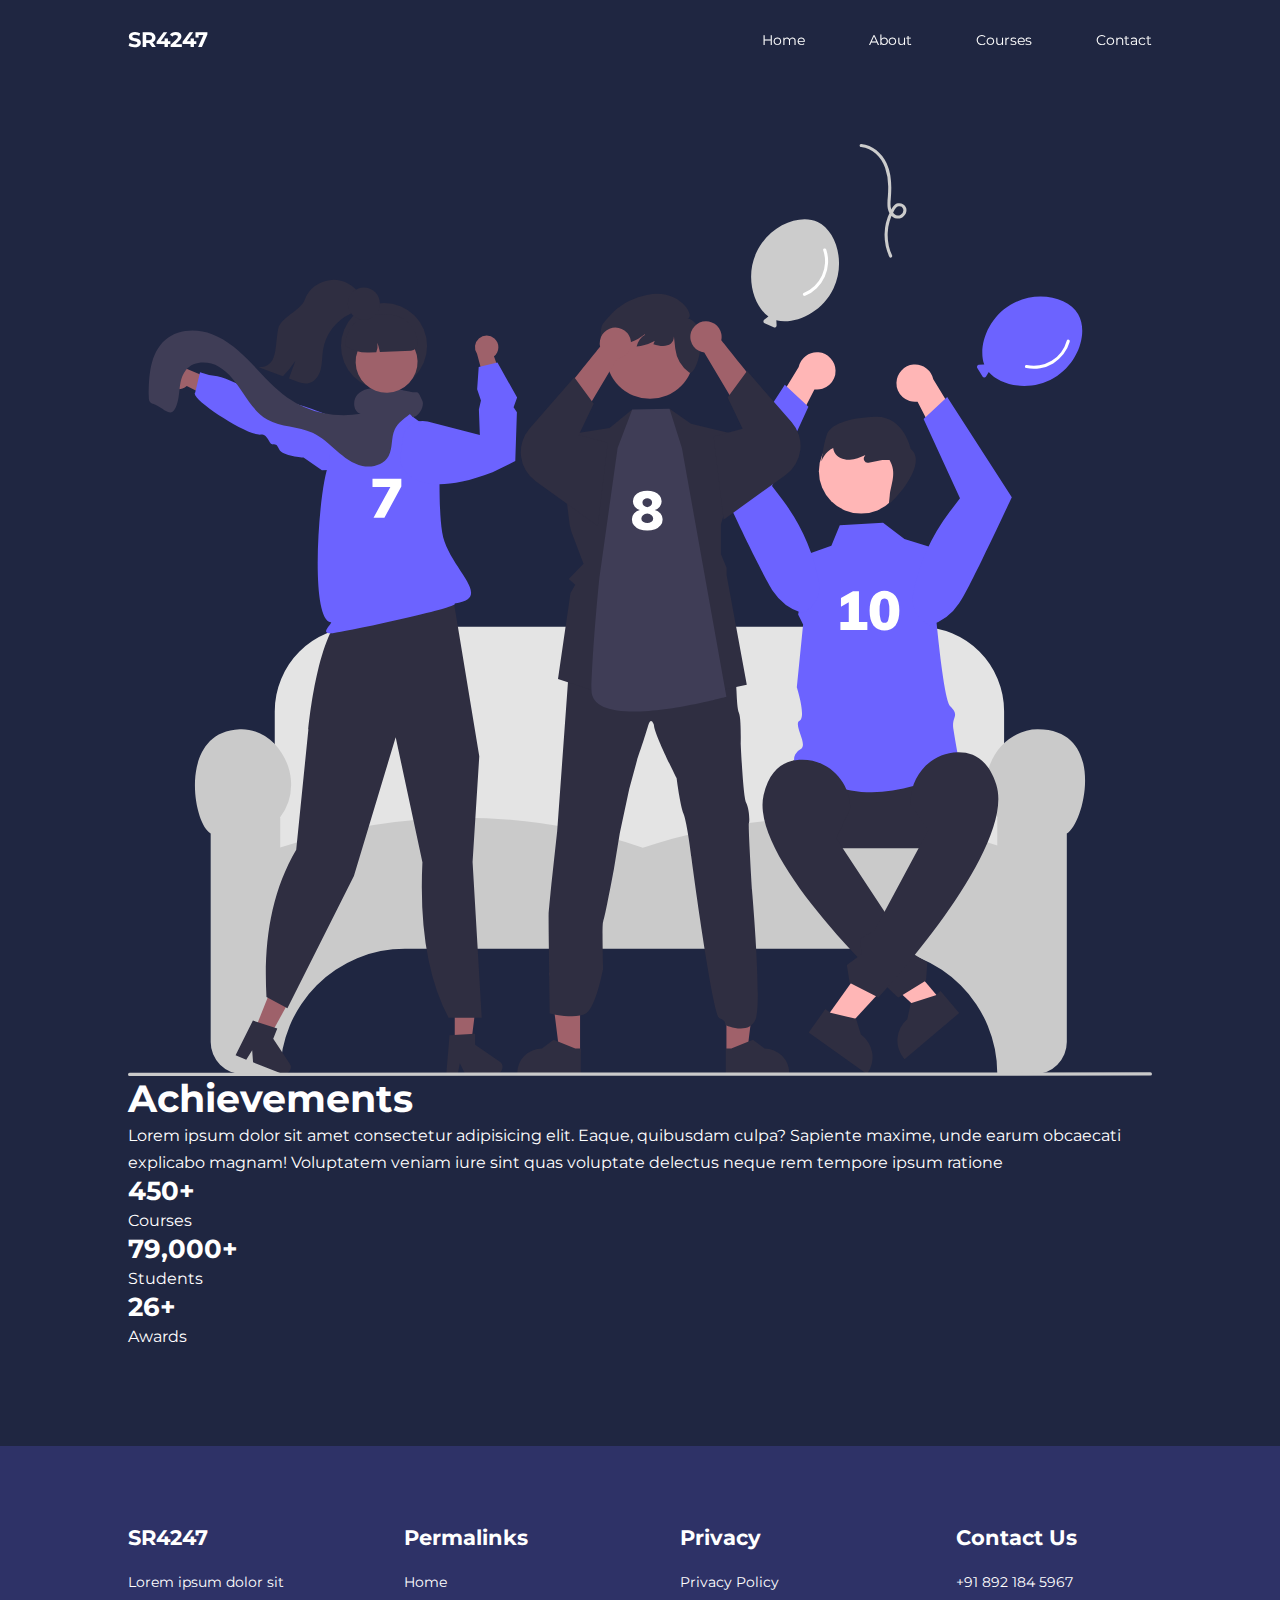
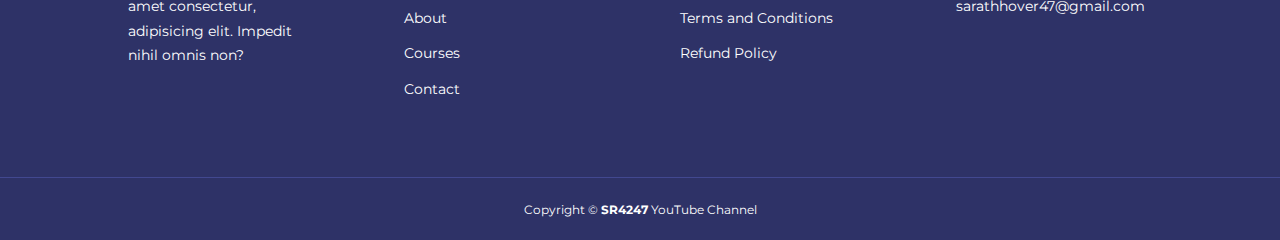
==== html/about.html @ 819cc720 "commit on 21st jun 2023" ====
<!DOCTYPE html>
<html lang="en">
  <head>
    <meta charset="UTF-8" />
    <meta http-equiv="X-UA-Compatible" content="IE=edge" />
    <meta name="viewport" content="width=device-width, initial-scale=1.0" />
    <title>School Website</title>

    <!-- ICONSCOUT CND LINKING  -->

    <link
      rel="stylesheet"
      href="https://unicons.iconscout.com/release/v4.0.8/css/line.css"
    />

    <link rel="stylesheet" href="/css/style.css" />
    <link rel="stylesheet" href="/css/about.css" />
  </head>
  <body>
    <!-- STARTING OF NAVIGATION SECTION  -->

    <nav>
      <div class="container nav__container">
        <a href="/html/index.html"><h4>SR4247</h4></a>
        <ul class="nav__menu">
          <li><a href="/html/index.html">Home</a></li>
          <li><a href="/html/about.html">About</a></li>
          <li><a href="/html/courses.html">Courses</a></li>
          <li><a href="/html/contact.html">Contact</a></li>
        </ul>
        <button id="open-menu-btn"><i class="uil uil-bars"></i></button>
        <button id="close-menu-btn"><i class="uil uil-multiply"></i></button>
      </div>
    </nav>

    <!-- ENDS OF NAVIGATION SECTION  -->

    <!-- ACHIEVEMENTS SECTION STARTS  -->

    <section class="about_achievements">
      <div class="container about_achievements_container">
        <div class="about_achievements_left">
          <img src="/images/about achievements.svg" alt="ACHIEVEMENTS" />
        </div>
        <div class="about_achievements_right">
          <h1>Achievements</h1>
          <p>
            Lorem ipsum dolor sit amet consectetur adipisicing elit. Eaque,
            quibusdam culpa? Sapiente maxime, unde earum obcaecati explicabo
            magnam! Voluptatem veniam iure sint quas voluptate delectus neque
            rem tempore ipsum ratione
          </p>
          <div class="achievements_cards">
            <article class="achievement_card">
              <span class="achievement_icon">
                <i class="uil uil-video"></i>
                <h3>450+</h3>
                <p>Courses</p>
              </span>
            </article>

            <article class="achievement_card">
              <span class="achievement_icon">
                <i class="uil uil-users-alt"></i>
                <h3>79,000+</h3>
                <p>Students</p>
              </span>
            </article>

            <article class="achievement_card">
              <span class="achievement_icon">
                <i class="uil uil-trophy"></i>
                <h3>26+</h3>
                <p>Awards</p>
              </span>
            </article>
          </div>
        </div>
      </div>
    </section>

    <!-- FOOTER SECTION STARTS  -->

    <footer class="footer">
      <div class="container footer_container">
        <div class="footer_1">
          <a href="/html/index.html" class="footer_logo"><h4>SR4247</h4></a>
          <p>
            Lorem ipsum dolor sit amet consectetur, adipisicing elit. Impedit
            nihil omnis non?
          </p>
        </div>
        <div class="footer_2">
          <h4>Permalinks</h4>
          <ul class="permalinks">
            <li><a href="/html/index.html">Home</a></li>
            <li><a href="/html/about.html">About</a></li>
            <li><a href="/html/courses.html">Courses</a></li>
            <li><a href="/html/contact.html">Contact</a></li>
          </ul>
        </div>
        <div class="footer_3">
          <h4>Privacy</h4>
          <ul class="privacy">
            <li><a href="#">Privacy Policy</a></li>
            <li><a href="#">Terms and Conditions</a></li>
            <li><a href="#">Refund Policy</a></li>
          </ul>
        </div>
        <div class="footer_4">
          <h4>Contact Us</h4>
          <div>
            <p>+91 892 184 5967</p>
            <p>sarathhover47@gmail.com</p>
          </div>
          <ul class="footer_socials">
            <li>
              <a href="#"><i class="uil uil-facebook-f"></i></a>
            </li>
            <li>
              <a href="#"><i class="uil uil-instagram-alt"></i></a>
            </li>
            <li>
              <a href="#"><i class="uil uil-twitter"></i></a>
            </li>
            <li>
              <a href="#"><i class="uil uil-linkedin-alt"></i></a>
            </li>
          </ul>
        </div>
      </div>
      <div class="footer_copyright">
        <small>Copyright &copy; <span>SR4247</span> YouTube Channel</small>
      </div>
    </footer>

    <!-- FOOTER SECTION ENDS  -->

    <script src="/main.js"></script>
  </body>
</html>
---- css/style.css ----
@import url("https://fonts.googleapis.com/css2?family=Montserrat:wght@300;400;500;600;700;800;900&display=swap");

* {
  margin: 0;
  padding: 0;
  border: 0;
  outline: 0;
  text-decoration: none;
  list-style: none;
  box-sizing: border-box;
}

:root {
  --color-primery: #6c63ff;
  --color-success: #00bf8e;
  --color-warning: #f7c94b;
  --color-danger: #f75842;
  --color-danger-variant: rgba(247, 88, 66, 0.4);
  --color-white: #fff;
  --color-light: rgba(255, 255, 255, 0.7);
  --color-black: #000;
  --color-bg: #1f2641;
  --color-bg1: #2e3267;
  --color-bg2: #424890;

  --container-width-lg: 80%;
  --container-width-md: 90%;
  --container-width-sm: 94%;

  --transition: all 400ms ease;
}

body {
  font-family: "montserrat", sans-serif;
  line-height: 1.7;
  color: var(--color-white);
  background-color: var(--color-bg);
}

.container {
  width: var(--container-width-lg);
  margin: 0 auto;
}

section {
  padding: 6rem 0;
}

section h2 {
  text-align: center;
  margin-bottom: 4rem;
}
h1,
h2,
h3,
h4,
h5 {
  line-height: 1.2;
}
h1 {
  font-size: 2.4rem;
}
h2 {
  font-size: 2rem;
}
h3 {
  font-size: 1.6rem;
}
h4 {
  font-size: 1.3rem;
}
a {
  color: var(--color-white);
}
img {
  width: 100%;
  display: block;
  object-fit: cover;
}
.btn {
  display: inline-block;
  background: var(--color-white);
  color: var(--color-black);
  padding: 1rem 2rem;
  border: 1px solid transparent;
  font-weight: 500;
  transition: var(--transition);
}

.btn:hover {
  background-color: transparent;
  color: var(--color-white);
  border-color: var(--color-white);
}
.btn-primary {
  background: var(--color-danger);
  color: var(--color-white);
}

/* ================= NAVBAR =============   */
nav {
  background: transparent;
  width: 100vw;
  height: 5rem;
  position: fixed;
  top: 0;
  z-index: 11;
}

/* change navbar styles on scroll using javascript */

.window-scroll {
  background: var(--color-primery);
  box-shadow: 0 1rem 2rem rgba(0, 0, 0, 0.2);
}

.nav__container {
  height: 100%;
  display: flex;
  justify-content: space-between;
  align-items: center;
}

nav button {
  display: none;
}
.nav__menu {
  display: flex;
  align-items: center;
  gap: 4rem;
}

.nav__menu a {
  font-size: 0.9rem;
  transition: var(--transition);
}

.nav__menu a:hover {
  color: var(--color-bg2);
}

/* ================= HEADER SECTION =============== */

header {
  position: relative;
  top: 5rem;
  overflow: hidden;
  height: 70vh;
  margin-bottom: 5rem;
}

.header_container {
  display: grid;
  grid-template-columns: 1fr 1fr;
  align-items: center;
  gap: 5rem;
  height: 100%;
}

.header_left p {
  margin: 1rem 0 2.4rem;
}

/* ================= CATEGORIES SECTION =============== */

.categories {
  background: var(--color-bg1);
  height: 32rem;
}

.categories h1 {
  line-height: 1;
  margin-bottom: 3rem;
}

.categories_container {
  display: grid;
  grid-template-columns: 40% 60%;
}

.categories_left {
  margin-right: 2rem;
}

.categories_left p {
  margin: 1rem 0 3rem;
}
.categories_right {
  display: grid;
  grid-template-columns: repeat(3, 1fr);
  gap: 1.2rem;
}

.category {
  background: var(--color-bg2);
  padding: 2rem;
  border-radius: 2rem;
  transition: var(--transition);
}

.category:hover {
  box-shadow: 0 3rem 3rem rgba(0, 0, 0, 0.3);
  z-index: 1;
}

.category:nth-child(2) .category_icon {
  background: var(--color-danger);
}
.category:nth-child(3) .category_icon {
  background: var(--color-success);
}
.category:nth-child(4) .category_icon {
  background: var(--color-warning);
}
.category:nth-child(5) .category_icon {
  background: var(--color-success);
}

.category_icon {
  background: var(--color-primery);
  padding: 0.7rem;
  border-radius: 0.9rem;
}

.category h5 {
  margin: 2rem 0 1rem;
}

.category p {
  font-size: 0.85rem;
}

/* ================ POPULAR COURSES =================  */

.courses {
  margin: 10rem;
}

.courses_container {
  display: grid;
  grid-template-columns: repeat(3, 1fr);
  gap: 2rem;
}

.course {
  background: var(--color-bg1);
  text-align: center;
  border: 1px solid transparent;
  transition: var(--transition);
}

.course:hover {
  background: transparent;
  border-color: var(--color-primery);
}

.course_info {
  padding: 2rem;
}

.course_info p {
  margin: 1.2rem 0 2rem;
  font-size: 0.9rem;
}

/* ============ FREQUENTLY ASKED QUESTIONS ============  */

.faqs {
  background: var(--color-bg1);
  box-shadow: inset 0 0 3rem rgba(0, 0, 0, 0.5);
}

.faqs_container {
  display: grid;
  grid-template-columns: 1fr 1fr;
  gap: 1rem;
}

.faq {
  padding: 2rem;
  display: flex;
  align-items: center;
  gap: 1.4rem;
  height: fit-content;
  background: var(--color-primery);
  cursor: pointer;
}

.faq h4 {
  font-size: 1rem;
  line-height: 2.2;
}

.faq_icon {
  align-self: flex-start;
  font-size: 1.2rem;
}

.faq p {
  margin-top: 0.8rem;
  display: none;
}

.faq.open p {
  display: block;
}

/* ============== TESTIMONIALS SECTION ===============  */

.testimonials_container {
  overflow-x: hidden;
  position: relative;
  margin-bottom: 5rem;
}

.testimonial {
  padding: 2rem;
}

.avatar {
  width: 6rem;
  height: 6rem;
  border-radius: 50%;
  overflow: hidden;
  margin: 0 auto 1rem;
  border: 0.5rem solid var(--color-bg1);
}

.testimonial_info {
  text-align: center;
}
.testimonial_body {
  background: var(--color-primery);
  padding: 2rem;
  margin-top: 3rem;
  position: relative;
}

.testimonial_body::before {
  content: "";
  display: block;
  background: linear-gradient(
    135deg,
    transparent,
    var(--color-primery),
    var(--color-primery),
    var(--color-primery)
  );
  width: 3rem;
  height: 3rem;
  position: absolute;
  left: 50%;
  top: -1.5rem;
  transform: rotate(45deg);
}

/* ================== FOOTER SECTION ==================  */

footer {
  background: var(--color-bg1);
  padding-top: 5rem;
  font-size: 0.9rem;
}

.footer_container {
  display: grid;
  grid-template-columns: repeat(4, 1fr);
  gap: 5rem;
}

.footer_container > div h4 {
  margin-bottom: 1.2rem;
}

.footer_1 p {
  margin: 0 0 2rem;
}

footer ul li {
  margin-bottom: 0.7rem;
}

footer ul li a:hover {
  text-decoration: underline;
}

.footer_socials {
  display: flex;
  gap: 1rem;
  font-size: 1.2rem;
  margin-top: 2rem;
}

.footer_copyright {
  text-align: center;
  margin-top: 4rem;
  padding: 1.2rem 0;
  border-top: 1px solid var(--color-bg2);
}

.footer_copyright span {
  font-weight: 700;
}

/* ============= MEDIA QUERIES (TABLETS)==============  */

@media screen and (max-width: 1024px) {
  .container {
    width: var(--container-width-md);
  }
  h1 {
    font-size: 2.2rem;
  }
  h2 {
    font-size: 1.7rem;
  }
  h3 {
    font-size: 1.4rem;
  }
  h4 {
    font-size: 1.2rem;
  }

  /* ================== NAVBAR ==================  */

  nav button {
    display: inline-block;
    background: transparent;
    font-size: 1.8rem;
    color: var(--color-white);
    cursor: pointer;
  }
  nav button#close-menu-btn {
    display: none;
  }
  .nav__menu {
    position: fixed;
    top: 5rem;
    right: 5%;
    height: fit-content;
    width: 18rem;
    flex-direction: column;
    gap: 0;
    display: none;
  }
  .nav__menu li {
    width: 100%;
    height: 5.8rem;
    animation: animateNavItems 400ms linear forwards;
    transform-origin: top right;
    opacity: 0;
  }
  .nav__menu li:nth-child(2) {
    animation-delay: 200ms;
  }
  .nav__menu li:nth-child(3) {
    animation-delay: 400ms;
  }
  .nav__menu li:nth-child(4) {
    animation-delay: 600ms;
  }

  @keyframes animateNavItems {
    0% {
      transform: rotateZ(-90deg) rotateX(90deg) scale(0.1);
    }
    100% {
      transform: rotateZ(0) rotateX(0) scale(1);
      opacity: 1;
    }
  }

  .nav__menu li a {
    background: var(--color-primery);
    box-shadow: -4rem 6rem 10rem rgba(0, 0, 0, 0.6);
    width: 100%;
    height: 100%;
    display: grid;
    place-items: center;
  }
  .nav__menu li a:hover {
    background: var(--color-bg2);
    color: var(--color-white);
  }

  /* ================== HEADER ===================  */

  header {
    height: 52vh;
    margin-bottom: 4rem;
  }

  .header_container {
    gap: 0;
    padding-bottom: 3rem;
  }

  /* ================= CATEGORIES ================== */

  .categories {
    height: auto;
  }
  .categories_container {
    grid-template-columns: 1fr;
    gap: 3rem;
  }
  .categories_left {
    margin-right: 0;
  }

  /* =============== POPULAR COURSES ================  */

  .courses {
    margin-top: 0;
  }
  .courses_container {
    grid-template-columns: 1fr 1fr;
  }

  /* =========== FREQUENTLY ASKED QUESTIONS =========== */

  .faqs_container {
    grid-template-columns: 1fr;
  }

  .faq {
    padding: 1.5rem;
  }

  /* =================== FOOTER =================  */

  .footer_container {
    grid-template-columns: 1fr 1fr;
  }
}
/* ============= MEDIA QUERIES (PHONE) ==============  */

@media screen and (max-width: 600px) {
  .container {
    width: var(--container-width-sm);
  }

  /* ===================== NAVBAR =====================  */

  .nav__menu {
    right: 3%;
  }

  /* ================== HEADER ===================  */

  header {
    height: 100vh;
  }
  .header_container {
    grid-template-columns: 1fr;
    text-align: center;
    margin-top: 0;
  }
  .header_left {
    margin-bottom: 1.3rem;
  }

  /* =================== CATEGORIES =================== */

  .categories_right {
    grid-template-columns: 1fr 1fr;
    gap: 0.7rem;
  }
  .category {
    padding: 1rem;
    border-radius: 1rem;
  }
  .category_icon {
    margin-top: 4px;
    display: inline-block;
  }

  /* ================ POPULAR COURSES =================  */

  .courses_container {
    grid-template-columns: 1fr;
  }

  /* ================= TESTIMONIALS =================  */

  .testimonial_body {
    padding: 1.2rem;
  }

  /* =================== FOOTER =================  */

  .footer_container {
    grid-template-columns: 1fr;
    text-align: center;
    gap: 2rem;
  }
  .footer_1 p {
    margin: 1rem auto;
  }
  .footer_socials {
    justify-content: center;
  }
}
---- css/about.css ----
/* ================ ACHIEVEMENT =================  */

.about_achievements {
  margin-top: 3rem;
}
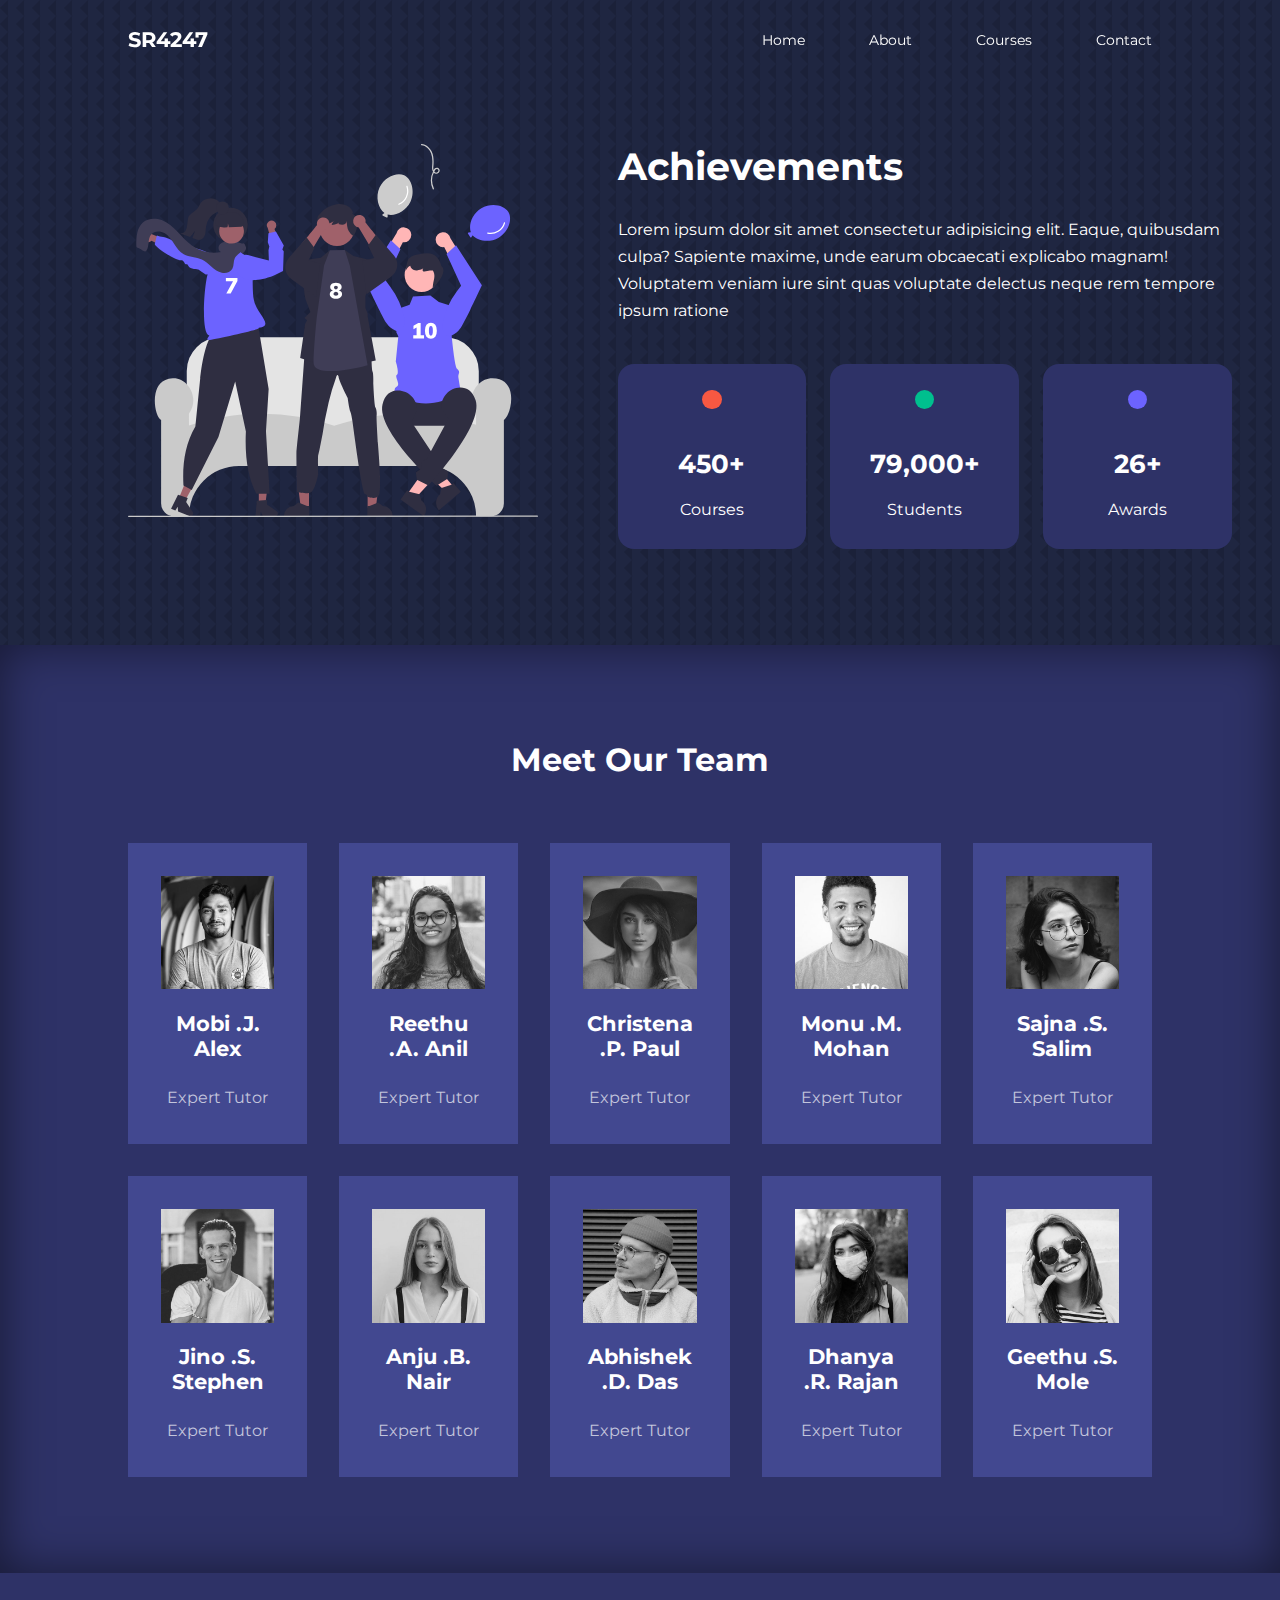
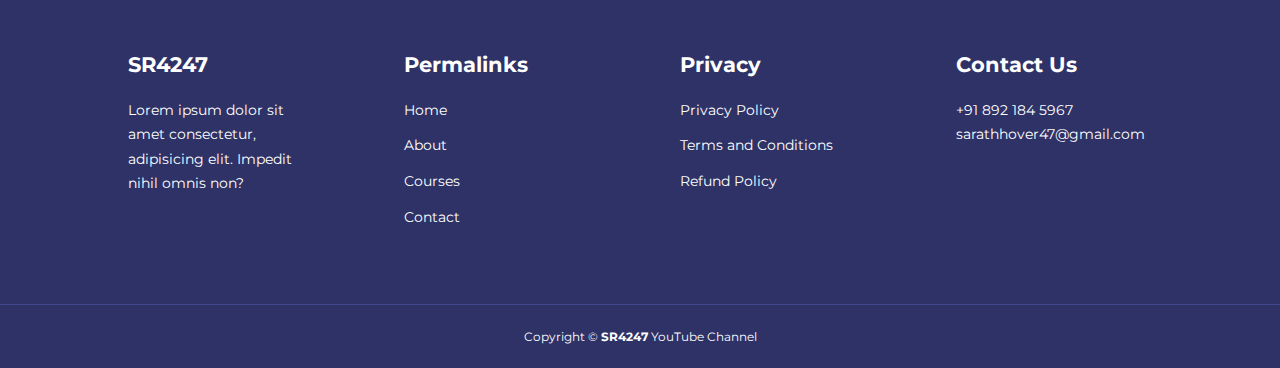
==== commit 6c4893b1: "school website completed on  22nd jun 2023" ====
--- a/html/about.html
+++ b/html/about.html
@@ -15,6 +15,11 @@
 
     <link rel="stylesheet" href="/css/style.css" />
     <link rel="stylesheet" href="/css/about.css" />
+    <style>
+      body {
+        background-image: url(/images/bg-texture.png);
+      }
+    </style>
   </head>
   <body>
     <!-- STARTING OF NAVIGATION SECTION  -->
@@ -54,30 +59,251 @@
             <article class="achievement_card">
               <span class="achievement_icon">
                 <i class="uil uil-video"></i>
-                <h3>450+</h3>
-                <p>Courses</p>
               </span>
+              <h3>450+</h3>
+              <p>Courses</p>
             </article>
 
             <article class="achievement_card">
               <span class="achievement_icon">
                 <i class="uil uil-users-alt"></i>
-                <h3>79,000+</h3>
-                <p>Students</p>
               </span>
+              <h3>79,000+</h3>
+              <p>Students</p>
             </article>
 
             <article class="achievement_card">
               <span class="achievement_icon">
                 <i class="uil uil-trophy"></i>
-                <h3>26+</h3>
-                <p>Awards</p>
               </span>
+              <h3>26+</h3>
+              <p>Awards</p>
             </article>
           </div>
         </div>
       </div>
     </section>
+
+    <!-- ACHIEVEMRNT SECTION ENDS  -->
+
+    <!-- OUR TEAM SECTION STARTS  -->
+
+    <section class="team">
+      <h2>Meet Our Team</h2>
+      <div class="container team_container">
+        <article class="team_member">
+          <div class="team_member_image">
+            <img src="/images/tm1.jpg" alt="team member 01" />
+          </div>
+          <div class="team_member_info">
+            <h4>Mobi .J. Alex</h4>
+            <p>Expert Tutor</p>
+          </div>
+          <div class="team_member_socials">
+            <a href="https://instagram.com" target="_blank"
+              ><i class="uil uil-instagram"></i
+            ></a>
+            <a href="https://twitter.com" target="_blank"
+              ><i class="uil uil-twitter-alt"></i
+            ></a>
+            <a href="https://linkedin.com" target="_blank"
+              ><i class="uil uil-linkedin-alt"></i
+            ></a>
+          </div>
+        </article>
+
+        <article class="team_member">
+          <div class="team_member_image">
+            <img src="/images/tm2.jpg" alt="team member 02" />
+          </div>
+          <div class="team_member_info">
+            <h4>Reethu .A. Anil</h4>
+            <p>Expert Tutor</p>
+          </div>
+          <div class="team_member_socials">
+            <a href="https://instagram.com" target="_blank"
+              ><i class="uil uil-instagram"></i
+            ></a>
+            <a href="https://twitter.com" target="_blank"
+              ><i class="uil uil-twitter-alt"></i
+            ></a>
+            <a href="https://linkedin.com" target="_blank"
+              ><i class="uil uil-linkedin-alt"></i
+            ></a>
+          </div>
+        </article>
+
+        <article class="team_member">
+          <div class="team_member_image">
+            <img src="/images/tm3.jpg" alt="team member 03" />
+          </div>
+          <div class="team_member_info">
+            <h4>Christena .P. Paul</h4>
+            <p>Expert Tutor</p>
+          </div>
+          <div class="team_member_socials">
+            <a href="https://instagram.com" target="_blank"
+              ><i class="uil uil-instagram"></i
+            ></a>
+            <a href="https://twitter.com" target="_blank"
+              ><i class="uil uil-twitter-alt"></i
+            ></a>
+            <a href="https://linkedin.com" target="_blank"
+              ><i class="uil uil-linkedin-alt"></i
+            ></a>
+          </div>
+        </article>
+
+        <article class="team_member">
+          <div class="team_member_image">
+            <img src="/images/tm4.jpg" alt="team member 04" />
+          </div>
+          <div class="team_member_info">
+            <h4>Monu .M. Mohan</h4>
+            <p>Expert Tutor</p>
+          </div>
+          <div class="team_member_socials">
+            <a href="https://instagram.com" target="_blank"
+              ><i class="uil uil-instagram"></i
+            ></a>
+            <a href="https://twitter.com" target="_blank"
+              ><i class="uil uil-twitter-alt"></i
+            ></a>
+            <a href="https://linkedin.com" target="_blank"
+              ><i class="uil uil-linkedin-alt"></i
+            ></a>
+          </div>
+        </article>
+
+        <article class="team_member">
+          <div class="team_member_image">
+            <img src="/images/tm5.jpg" alt="team member 05" />
+          </div>
+          <div class="team_member_info">
+            <h4>Sajna .S. Salim</h4>
+            <p>Expert Tutor</p>
+          </div>
+          <div class="team_member_socials">
+            <a href="https://instagram.com" target="_blank"
+              ><i class="uil uil-instagram"></i
+            ></a>
+            <a href="https://twitter.com" target="_blank"
+              ><i class="uil uil-twitter-alt"></i
+            ></a>
+            <a href="https://linkedin.com" target="_blank"
+              ><i class="uil uil-linkedin-alt"></i
+            ></a>
+          </div>
+        </article>
+
+        <article class="team_member">
+          <div class="team_member_image">
+            <img src="/images/tm6.jpg" alt="team member 06" />
+          </div>
+          <div class="team_member_info">
+            <h4>Jino .S. Stephen</h4>
+            <p>Expert Tutor</p>
+          </div>
+          <div class="team_member_socials">
+            <a href="https://instagram.com" target="_blank"
+              ><i class="uil uil-instagram"></i
+            ></a>
+            <a href="https://twitter.com" target="_blank"
+              ><i class="uil uil-twitter-alt"></i
+            ></a>
+            <a href="https://linkedin.com" target="_blank"
+              ><i class="uil uil-linkedin-alt"></i
+            ></a>
+          </div>
+        </article>
+
+        <article class="team_member">
+          <div class="team_member_image">
+            <img src="/images/tm7.jpg" alt="team member 07" />
+          </div>
+          <div class="team_member_info">
+            <h4>Anju .B. Nair</h4>
+            <p>Expert Tutor</p>
+          </div>
+          <div class="team_member_socials">
+            <a href="https://instagram.com" target="_blank"
+              ><i class="uil uil-instagram"></i
+            ></a>
+            <a href="https://twitter.com" target="_blank"
+              ><i class="uil uil-twitter-alt"></i
+            ></a>
+            <a href="https://linkedin.com" target="_blank"
+              ><i class="uil uil-linkedin-alt"></i
+            ></a>
+          </div>
+        </article>
+
+        <article class="team_member">
+          <div class="team_member_image">
+            <img src="/images/tm8.jpg" alt="team member 08" />
+          </div>
+          <div class="team_member_info">
+            <h4>Abhishek .D. Das</h4>
+            <p>Expert Tutor</p>
+          </div>
+          <div class="team_member_socials">
+            <a href="https://instagram.com" target="_blank"
+              ><i class="uil uil-instagram"></i
+            ></a>
+            <a href="https://twitter.com" target="_blank"
+              ><i class="uil uil-twitter-alt"></i
+            ></a>
+            <a href="https://linkedin.com" target="_blank"
+              ><i class="uil uil-linkedin-alt"></i
+            ></a>
+          </div>
+        </article>
+
+        <article class="team_member">
+          <div class="team_member_image">
+            <img src="/images/tm9.jpg" alt="team member 09" />
+          </div>
+          <div class="team_member_info">
+            <h4>Dhanya .R. Rajan</h4>
+            <p>Expert Tutor</p>
+          </div>
+          <div class="team_member_socials">
+            <a href="https://instagram.com" target="_blank"
+              ><i class="uil uil-instagram"></i
+            ></a>
+            <a href="https://twitter.com" target="_blank"
+              ><i class="uil uil-twitter-alt"></i
+            ></a>
+            <a href="https://linkedin.com" target="_blank"
+              ><i class="uil uil-linkedin-alt"></i
+            ></a>
+          </div>
+        </article>
+
+        <article class="team_member">
+          <div class="team_member_image">
+            <img src="/images/tm10.jpg" alt="team member 10" />
+          </div>
+          <div class="team_member_info">
+            <h4>Geethu .S. Mole</h4>
+            <p>Expert Tutor</p>
+          </div>
+          <div class="team_member_socials">
+            <a href="https://instagram.com" target="_blank"
+              ><i class="uil uil-instagram"></i
+            ></a>
+            <a href="https://twitter.com" target="_blank"
+              ><i class="uil uil-twitter-alt"></i
+            ></a>
+            <a href="https://linkedin.com" target="_blank"
+              ><i class="uil uil-linkedin-alt"></i
+            ></a>
+          </div>
+        </article>
+      </div>
+    </section>
+
+    <!-- OUR TEAM SECTION ENDS  -->
 
     <!-- FOOTER SECTION STARTS  -->
 
--- a/css/about.css
+++ b/css/about.css
@@ -3,3 +3,156 @@
 .about_achievements {
   margin-top: 3rem;
 }
+
+.about_achievements_container {
+  display: grid;
+  grid-template-columns: 40% 60%;
+  gap: 5rem;
+}
+
+.about_achievements_right > p {
+  margin: 1.6rem 0 2.5rem;
+}
+
+.achievements_cards {
+  display: grid;
+  grid-template-columns: repeat(3, 1fr);
+  gap: 1.5rem;
+}
+
+.achievement_card {
+  background: var(--color-bg1);
+  padding: 1.6rem;
+  border-radius: 1rem;
+  text-align: center;
+  transition: var(--transition);
+}
+
+.achievement_card:hover {
+  background: var(--color-bg2);
+  box-shadow: 0 3rem 3rem rgba(0, 0, 0, 0.3);
+}
+
+.achievement_icon {
+  background: var(--color-danger);
+  padding: 0.6rem;
+  border-radius: 1rem;
+  display: inline-block;
+  margin-bottom: 2rem;
+  font-size: 2rem;
+}
+
+.achievement_card:nth-child(2) .achievement_icon {
+  background: var(--color-success);
+}
+.achievement_card:nth-child(3) .achievement_icon {
+  background: var(--color-primery);
+}
+
+.achievement_card p {
+  margin-top: 1rem;
+}
+
+/* =================== OUR TEAM =====================  */
+
+.team {
+  background: var(--color-bg1);
+  box-shadow: inset 0 0 3rem rgba(0, 0, 0, 0.5);
+}
+.team_container {
+  display: grid;
+  grid-template-columns: repeat(5, 1fr);
+  gap: 2rem;
+}
+
+.team_member {
+  background: var(--color-bg2);
+  padding: 2rem;
+  border: 1px solid transparent;
+  transition: var(--transition);
+  position: relative;
+  overflow: hidden;
+}
+
+.team_member:hover {
+  background: transparent;
+  border-color: var(--color-primery);
+}
+
+.team_member_image img {
+  filter: saturate(0);
+}
+.team_member:hover img {
+  filter: saturate(1);
+}
+.team_member_info * {
+  text-align: center;
+  margin-top: 1.4rem;
+}
+.team_member_info p {
+  color: var(--color-light);
+}
+
+.team_member_socials {
+  position: absolute;
+  top: 50%;
+  transform: translateY(-50%);
+  right: -100%;
+  display: flex;
+  flex-direction: column;
+  background: var(--color-primery);
+  border-radius: 1rem 0 0 1rem;
+  box-shadow: -2rem 0 2rem rgba(0, 0, 0, 0.3);
+  transition: var(--transition);
+}
+
+.team_member:hover .team_member_socials {
+  right: 0;
+}
+
+.team_member_socials a {
+  padding: 1rem;
+}
+
+/* ============= MEDIA QUERIES (TABLETS) =============  */
+
+@media screen and (max-width: 1024px) {
+  .about_achievements {
+    margin-top: 2rem;
+  }
+  .about_achievements_container {
+    grid-template-columns: 1fr;
+    gap: 4rem;
+  }
+  .about_achievements_left {
+    width: 80%;
+    margin: 0 auto;
+  }
+  .team_container {
+    grid-template-columns: repeat(2, 1fr);
+    gap: 1.5rem;
+  }
+  .team_member {
+    padding: 1rem;
+  }
+}
+
+/* =========== MEDIA QUERIES (MOBILE) ============  */
+
+@media screen and (max-width: 600px) {
+  .achievement_card {
+    grid-template-columns: 1fr 1fr;
+    gap: 0.7rem;
+  }
+  .team_container {
+    grid-template-columns: 1fr;
+    gap: 0.7rem;
+  }
+
+  .team_member {
+    padding: 0;
+  }
+  .team_member p {
+    margin-bottom: 1.5rem;
+  }
+}
